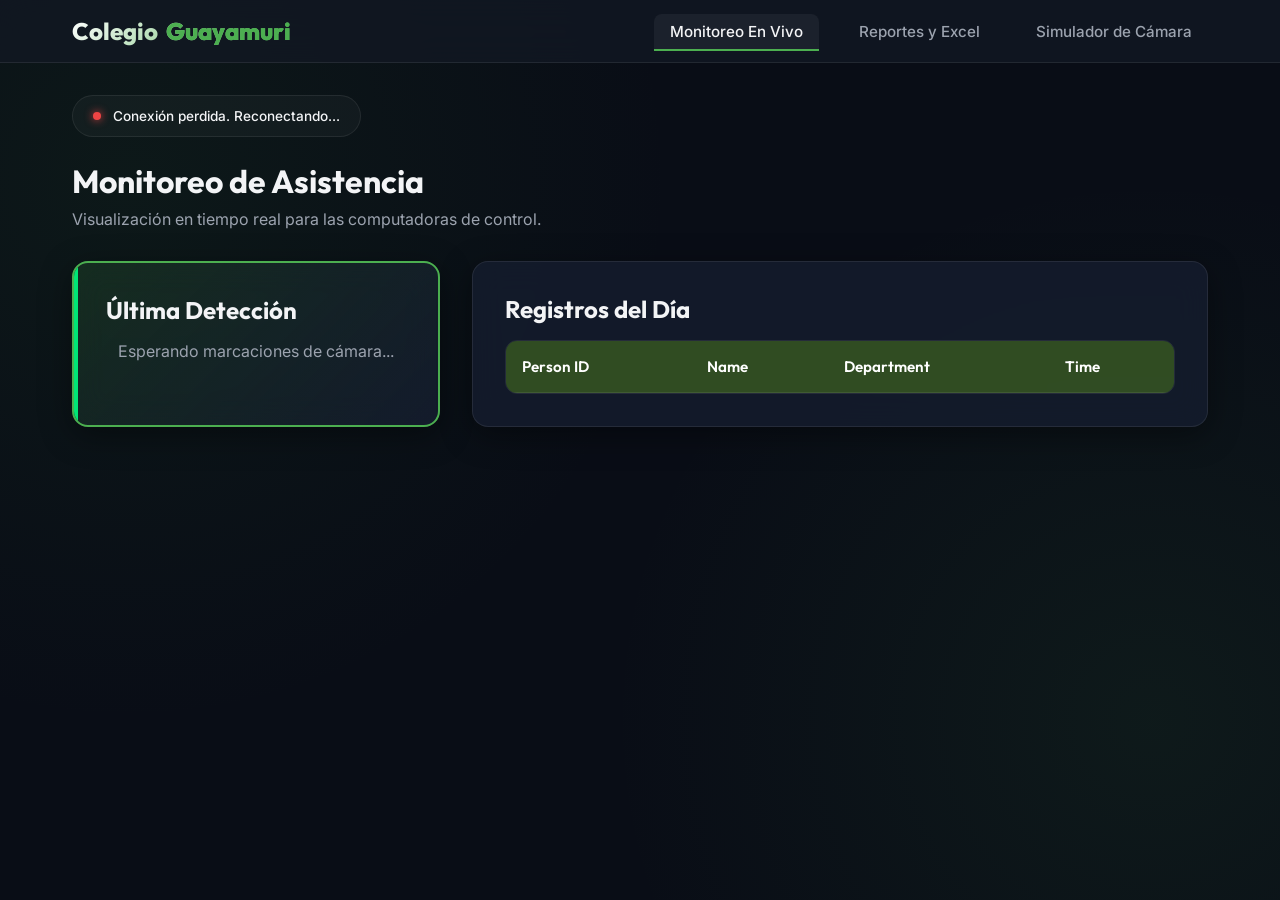
==== frontend/index.html @ e08759ab "DISENO" ====
<!DOCTYPE html>
<html lang="es">
<head>
    <meta charset="UTF-8">
    <meta name="viewport" content="width=device-width, initial-scale=1.0">
    <title>Monitoreo en Tiempo Real - Colegio Guayamuri</title>
    <link rel="stylesheet" href="css/style.css">
</head>
<body>
    <header>
        <div class="nav-container">
            <div class="logo">
                Colegio <span>Guayamuri</span>
            </div>
            <nav>
                <ul>
                    <li><a href="index.html" class="active">Monitoreo En Vivo</a></li>
                    <li><a href="reports.html">Reportes y Excel</a></li>
                    <li><a href="simulador.html">Simulador de Cámara</a></li>
                </ul>
            </nav>
        </div>
    </header>
    <main>
        <div class="status-bar">
            <div id="connection-dot" class="status-dot"></div>
            <span id="connection-text">Conectando al servidor de asistencia...</span>
        </div>
        <h1 class="page-title">Monitoreo de Asistencia</h1>
        <p class="page-subtitle">Visualización en tiempo real para las computadoras de control.</p>
        <div class="dashboard-grid">
            <!-- Columna Izquierda: Último Registro Detectado -->
            <div class="card live-alert-card" id="last-record-card">
                <h2 class="mb-4">Última Detección</h2>
                <div id="no-record-message" class="text-center py-4" style="color: var(--text-muted);">
                    <p>Esperando marcaciones de cámara...</p>
                </div>
                <div id="last-record-content" style="display: none;">
                    <div class="alert-info-container">
                        <div class="avatar-placeholder">
                            👤
                        </div>
                        <div class="alert-details">
                            <h3 id="last-emp-name">JULIA LUNA</h3>
                            <p><strong>ID:</strong> <span id="last-emp-id" class="person-id-cell">5473790</span></p>
                            <p><strong>Dpto:</strong> <span id="last-emp-dept">GUAYAMURI/MANTENIMIENTO</span></p>
                            <p><strong>Hora:</strong> <span id="last-emp-time">26/05/2026 14:00</span></p>
                            <span class="badge" id="last-emp-device">Cámara Entrada</span>
                        </div>
                    </div>
                </div>
            </div>
            <!-- Columna Derecha: Tabla de Registros Recientes -->
            <div class="card">
                <h2 class="mb-4">Registros del Día</h2>
                <div class="table-container">
                    <table>
                        <thead>
                            <tr>
                                <th>Person ID</th>
                                <th>Name</th>
                                <th>Department</th>
                                <th>Time</th>
                            </tr>
                        </thead>
                        <tbody id="attendance-tbody">
                            <!-- Filas cargadas dinámicamente -->
                        </tbody>
                    </table>
                </div>
            </div>
        </div>
    </main>
    <!-- Contenedor para notificaciones flotantes (toasts) -->
    <div id="toast-container" class="toast-container"></div>
    <script>
        const BACKEND_URL = "http://localhost:8000";
        const WS_URL = "ws://localhost:8000/ws/attendance";
        const connectionDot = document.getElementById("connection-dot");
        const connectionText = document.getElementById("connection-text");
        const attendanceTbody = document.getElementById("attendance-tbody");
        const lastRecordCard = document.getElementById("last-record-card");
        const lastRecordContent = document.getElementById("last-record-content");
        const noRecordMessage = document.getElementById("no-record-message");
        // Elementos de la última detección
        const lastEmpName = document.getElementById("last-emp-name");
        const lastEmpId = document.getElementById("last-emp-id");
        const lastEmpDept = document.getElementById("last-emp-dept");
        const lastEmpTime = document.getElementById("last-emp-time");
        const lastEmpDevice = document.getElementById("last-emp-device");
        let socket = null;
        // Función para reproducir un pitido corto y agradable de confirmación
        function playBeep() {
            try {
                const audioCtx = new (window.AudioContext || window.webkitAudioContext)();
                
                // Oscilador para el tono
                const oscillator = audioCtx.createOscillator();
                const gainNode = audioCtx.createGain();
                oscillator.type = 'sine';
                oscillator.frequency.setValueAtTime(880, audioCtx.currentTime); // Tono A5 (880Hz)
                
                // Efecto de atenuación rápida (fade out)
                gainNode.gain.setValueAtTime(0.15, audioCtx.currentTime);
                gainNode.gain.exponentialRampToValueAtTime(0.001, audioCtx.currentTime + 0.15);
                oscillator.connect(gainNode);
                gainNode.connect(audioCtx.destination);
                oscillator.start();
                oscillator.stop(audioCtx.currentTime + 0.15);
            } catch (e) {
                console.log("No se pudo iniciar el audio:", e);
            }
        }
        // Crear una notificación tipo Toast en la esquina inferior derecha
        function showToast(name, dept) {
            const container = document.getElementById("toast-container");
            const toast = document.createElement("div");
            toast.className = "toast";
            toast.innerHTML = `
                <div>🔔</div>
                <div>
                    <h4 style="color:#fff; font-size:0.9rem;">Asistencia Registrada</h4>
                    <p style="color:var(--text-muted); font-size:0.8rem;">${name} (${dept})</p>
                </div>
            `;
            container.appendChild(toast);
            // Eliminar después de 4 segundos
            setTimeout(() => {
                toast.classList.add("fade-out");
                setTimeout(() => toast.remove(), 300);
            }, 4000);
        }
        // Cargar registros existentes al inicio
        async function fetchRecentAttendance() {
            try {
                const response = await fetch(`${BACKEND_URL}/api/attendance`);
                const data = await response.json();
                
                attendanceTbody.innerHTML = "";
                if (data.length > 0) {
                    data.forEach(log => addAttendanceToTable(log, false));
                    // Mostrar el más reciente en el panel izquierdo
                    updateLastRecordPanel(data[0]);
                } else {
                    attendanceTbody.innerHTML = `<tr><td colspan="4" class="text-center" style="color: var(--text-muted); padding: 2rem;">No hay asistencias registradas hoy.</td></tr>`;
                }
            } catch (error) {
                console.error("Error al cargar asistencias iniciales:", error);
            }
        }
        // Actualizar el panel de la izquierda
        function updateLastRecordPanel(log) {
            noRecordMessage.style.display = "none";
            lastRecordContent.style.display = "block";
            lastEmpName.innerText = log.name.toUpperCase();
            lastEmpId.innerText = `'${log.person_id}`;
            lastEmpDept.innerText = log.department.toUpperCase();
            lastEmpTime.innerText = log.time_formatted;
            lastEmpDevice.innerText = log.device_info;
        }
        // Agregar fila a la tabla
        function addAttendanceToTable(log, animate = true) {
            // Quitar el mensaje de vacío si existe
            if (attendanceTbody.innerHTML.includes("No hay asistencias")) {
                attendanceTbody.innerHTML = "";
            }
            const tr = document.createElement("tr");
            if (animate) {
                tr.className = "new-row";
            }
            tr.innerHTML = `
                <td class="person-id-cell">'${log.person_id}</td>
                <td>${log.name.toUpperCase()}</td>
                <td>${log.department.toUpperCase()}</td>
                <td>${log.time_formatted}</td>
            `;
            // Agregar al inicio de la tabla (más reciente arriba)
            if (attendanceTbody.firstChild) {
                attendanceTbody.insertBefore(tr, attendanceTbody.firstChild);
            } else {
                attendanceTbody.appendChild(tr);
            }
        }
        // Inicializar conexión WebSocket
        function connectWebSocket() {
            socket = new WebSocket(WS_URL);
            socket.onopen = function() {
                console.log("WebSocket conectado al backend.");
                connectionDot.className = "status-dot connected";
                connectionText.innerText = "Conectado al servidor de asistencia. Monitoreando en vivo...";
                fetchRecentAttendance();
            };
            socket.onmessage = function(event) {
                const log = JSON.parse(event.data);
                console.log("Nueva asistencia recibida por WS:", log);
                
                // Actualizar UI
                addAttendanceToTable(log, true);
                updateLastRecordPanel(log);
                showToast(log.name, log.department);
                playBeep();
            };
            socket.onclose = function() {
                console.log("WebSocket desconectado. Intentando reconectar en 3 segundos...");
                connectionDot.className = "status-dot";
                connectionText.innerText = "Conexión perdida. Reconectando...";
                setTimeout(connectWebSocket, 3000);
            };
            socket.onerror = function(err) {
                console.error("Error en WebSocket:", err);
                socket.close();
            };
        }
        // Inicialización
        connectWebSocket();
    </script>
</body>
</html>
---- frontend/css/style.css ----
@import url('https://fonts.googleapis.com/css2?family=Inter:wght@300;400;500;600;700&family=Outfit:wght@400;500;600;700;800&display=swap');
:root {
    --bg-dark: #090d16;
    --bg-surface: #121824;
    --bg-card: rgba(22, 30, 49, 0.75);
    
    --primary: #4caf50;
    --primary-hover: #3e8e41;
    --primary-glow: rgba(76, 175, 80, 0.3);
    
    --secondary: #2e7d32;
    --accent: #00e676;
    
    --text-main: #f3f4f6;
    --text-muted: #9ca3af;
    --border: rgba(255, 255, 255, 0.08);
    --border-active: rgba(76, 175, 80, 0.4);
    
    --glass-blur: blur(16px);
    --shadow: 0 8px 32px 0 rgba(0, 0, 0, 0.4);
    --transition: all 0.3s cubic-bezier(0.4, 0, 0.2, 1);
}
* {
    margin: 0;
    padding: 0;
    box-sizing: border-box;
}
body {
    font-family: 'Inter', sans-serif;
    background-color: var(--bg-dark);
    color: var(--text-main);
    min-height: 100vh;
    display: flex;
    flex-direction: column;
    overflow-x: hidden;
    background-image: 
        radial-gradient(circle at 10% 20%, rgba(46, 125, 50, 0.1) 0%, transparent 40%),
        radial-gradient(circle at 90% 80%, rgba(76, 175, 80, 0.08) 0%, transparent 40%);
}
/* Header & Navigation */
header {
    background: rgba(18, 24, 36, 0.8);
    backdrop-filter: var(--glass-blur);
    border-bottom: 1px solid var(--border);
    position: sticky;
    top: 0;
    z-index: 100;
}
.nav-container {
    max-width: 1200px;
    margin: 0 auto;
    padding: 1rem 2rem;
    display: flex;
    justify-content: space-between;
    align-items: center;
}
.logo {
    font-family: 'Outfit', sans-serif;
    font-size: 1.5rem;
    font-weight: 800;
    background: linear-gradient(135deg, #ffffff 0%, var(--primary) 100%);
    -webkit-background-clip: text;
    -webkit-text-fill-color: transparent;
    display: flex;
    align-items: center;
    gap: 0.5rem;
}
.logo span {
    color: var(--primary);
    -webkit-text-fill-color: initial;
}
nav ul {
    display: flex;
    list-style: none;
    gap: 1.5rem;
}
nav a {
    color: var(--text-muted);
    text-decoration: none;
    font-weight: 500;
    font-size: 0.95rem;
    padding: 0.5rem 1rem;
    border-radius: 8px;
    transition: var(--transition);
}
nav a:hover, nav a.active {
    color: var(--text-main);
    background: rgba(255, 255, 255, 0.05);
}
nav a.active {
    border-bottom: 2px solid var(--primary);
    border-radius: 8px 8px 0 0;
}
/* Main Layout */
main {
    flex: 1;
    max-width: 1200px;
    width: 100%;
    margin: 2rem auto;
    padding: 0 2rem;
}
h1, h2, h3 {
    font-family: 'Outfit', sans-serif;
}
.page-title {
    font-size: 2rem;
    margin-bottom: 0.5rem;
    font-weight: 700;
}
.page-subtitle {
    color: var(--text-muted);
    margin-bottom: 2rem;
}
/* Card / Glassmorphism */
.card {
    background: var(--bg-card);
    backdrop-filter: var(--glass-blur);
    border: 1px solid var(--border);
    border-radius: 16px;
    padding: 2rem;
    box-shadow: var(--shadow);
    transition: var(--transition);
}
.card:hover {
    border-color: rgba(76, 175, 80, 0.2);
    box-shadow: 0 12px 40px 0 rgba(0, 0, 0, 0.5);
}
/* Dashboard Grid */
.dashboard-grid {
    display: grid;
    grid-template-columns: 1fr 2fr;
    gap: 2rem;
}
@media (max-width: 900px) {
    .dashboard-grid {
        grid-template-columns: 1fr;
    }
}
/* Status Indicator */
.status-bar {
    display: flex;
    align-items: center;
    gap: 0.75rem;
    background: rgba(255, 255, 255, 0.03);
    border: 1px solid var(--border);
    padding: 0.75rem 1.25rem;
    border-radius: 100px;
    font-size: 0.85rem;
    font-weight: 500;
    margin-bottom: 1.5rem;
    width: fit-content;
}
.status-dot {
    width: 8px;
    height: 8px;
    border-radius: 50%;
    background-color: #ef4444; /* Rojo por defecto */
    box-shadow: 0 0 8px #ef4444;
}
.status-dot.connected {
    background-color: var(--accent);
    box-shadow: 0 0 12px var(--accent);
    animation: pulse 2s infinite;
}
@keyframes pulse {
    0% { transform: scale(1); opacity: 1; }
    50% { transform: scale(1.2); opacity: 0.7; }
    100% { transform: scale(1); opacity: 1; }
}
/* Form Styles */
.form-group {
    margin-bottom: 1.5rem;
}
.form-group label {
    display: block;
    font-size: 0.85rem;
    font-weight: 600;
    color: var(--text-muted);
    margin-bottom: 0.5rem;
    text-transform: uppercase;
    letter-spacing: 0.05em;
}
.form-control {
    width: 100%;
    background: rgba(0, 0, 0, 0.2);
    border: 1px solid var(--border);
    border-radius: 8px;
    padding: 0.75rem 1rem;
    color: var(--text-main);
    font-family: inherit;
    font-size: 1rem;
    transition: var(--transition);
}
.form-control:focus {
    outline: none;
    border-color: var(--primary);
    box-shadow: 0 0 0 3px var(--primary-glow);
}
/* Buttons */
.btn {
    display: inline-flex;
    align-items: center;
    justify-content: center;
    gap: 0.5rem;
    background: var(--primary);
    color: #ffffff;
    border: none;
    border-radius: 8px;
    padding: 0.75rem 1.5rem;
    font-weight: 600;
    font-family: inherit;
    cursor: pointer;
    transition: var(--transition);
    text-decoration: none;
}
.btn:hover {
    background: var(--primary-hover);
    transform: translateY(-2px);
    box-shadow: 0 4px 12px var(--primary-glow);
}
.btn:active {
    transform: translateY(0);
}
.btn-secondary {
    background: rgba(255, 255, 255, 0.05);
    border: 1px solid var(--border);
    color: var(--text-main);
}
.btn-secondary:hover {
    background: rgba(255, 255, 255, 0.1);
    box-shadow: none;
}
.btn-danger {
    background: #dc2626;
}
.btn-danger:hover {
    background: #b91c1c;
    box-shadow: 0 4px 12px rgba(220, 38, 38, 0.3);
}
/* Custom Table (Guayamuri Theme) */
.table-container {
    overflow-x: auto;
    border-radius: 12px;
    border: 1px solid var(--border);
}
table {
    width: 100%;
    border-collapse: collapse;
    text-align: left;
}
th {
    background: rgba(55, 86, 35, 0.85); /* Verde oscuro corporativo del reporte */
    color: #ffffff;
    font-family: 'Outfit', sans-serif;
    font-weight: 600;
    padding: 1rem;
    font-size: 0.95rem;
    border-bottom: 1px solid var(--border);
}
td {
    padding: 1rem;
    font-size: 0.95rem;
    border-bottom: 1px solid var(--border);
    transition: var(--transition);
}
/* Efecto Zebra estilizado en la tabla */
tr:nth-child(even) td {
    background: rgba(255, 255, 255, 0.01);
}
tr:nth-child(odd) td {
    background: rgba(76, 175, 80, 0.03); /* Toque sutil verde en filas impares */
}
tr:hover td {
    background: rgba(255, 255, 255, 0.05) !important;
}
.person-id-cell {
    font-family: monospace;
    font-weight: bold;
    color: var(--primary);
}
/* Filter Bar for Reports */
.filter-bar {
    display: flex;
    gap: 1rem;
    flex-wrap: wrap;
    align-items: flex-end;
    margin-bottom: 1.5rem;
}
.filter-bar .form-group {
    margin-bottom: 0;
    flex: 1;
    min-width: 200px;
}
/* Dynamic Live Alert Card */
.live-alert-card {
    background: linear-gradient(135deg, rgba(76, 175, 80, 0.15) 0%, rgba(22, 30, 49, 0.8) 100%);
    border: 2px solid var(--primary);
    position: relative;
    overflow: hidden;
}
.live-alert-card::before {
    content: '';
    position: absolute;
    top: 0;
    left: 0;
    width: 4px;
    height: 100%;
    background: var(--accent);
}
.avatar-placeholder {
    width: 70px;
    height: 70px;
    border-radius: 50%;
    background: rgba(76, 175, 80, 0.1);
    border: 2px dashed var(--primary);
    display: flex;
    align-items: center;
    justify-content: center;
    font-size: 1.8rem;
    color: var(--primary);
    box-shadow: 0 0 10px rgba(76, 175, 80, 0.2);
}
.alert-info-container {
    display: flex;
    gap: 1.25rem;
    align-items: center;
}
.alert-details h3 {
    font-size: 1.25rem;
    margin-bottom: 0.25rem;
    color: #ffffff;
}
.alert-details p {
    font-size: 0.85rem;
    color: var(--text-muted);
    margin-bottom: 0.15rem;
}
.badge {
    background: rgba(76, 175, 80, 0.2);
    color: var(--accent);
    padding: 0.25rem 0.5rem;
    border-radius: 4px;
    font-size: 0.75rem;
    font-weight: 600;
    display: inline-block;
    margin-top: 0.25rem;
}
/* Notification Popups (Toast) */
.toast-container {
    position: fixed;
    bottom: 2rem;
    right: 2rem;
    display: flex;
    flex-direction: column;
    gap: 1rem;
    z-index: 1000;
}
.toast {
    background: rgba(18, 24, 36, 0.95);
    border-left: 4px solid var(--accent);
    box-shadow: 0 10px 25px rgba(0, 0, 0, 0.5);
    backdrop-filter: var(--glass-blur);
    border-top: 1px solid var(--border);
    border-right: 1px solid var(--border);
    border-bottom: 1px solid var(--border);
    border-radius: 0 8px 8px 0;
    padding: 1rem 1.5rem;
    display: flex;
    align-items: center;
    gap: 1rem;
    min-width: 320px;
    transform: translateX(120%);
    animation: slideIn 0.3s forwards cubic-bezier(0.175, 0.885, 0.32, 1.275);
}
@keyframes slideIn {
    to { transform: translateX(0); }
}
.toast.fade-out {
    animation: slideOut 0.3s forwards cubic-bezier(0.6, -0.28, 0.735, 0.045);
}
@keyframes slideOut {
    to { transform: translateX(120%); opacity: 0; }
}
/* Animations for new list rows */
@keyframes highlightRow {
    0% { background: rgba(76, 175, 80, 0.3); transform: scale(1.02); }
    100% { background: transparent; transform: scale(1); }
}
.new-row {
    animation: highlightRow 1.5s ease-out;
}
/* Utility classes */
.mt-4 { margin-top: 1rem; }
.mb-4 { margin-bottom: 1rem; }
.text-center { text-align: center; }
/* Grid Layout for Simulator page */
.simulator-layout {
    display: grid;
    grid-template-columns: 1fr 1fr;
    gap: 2rem;
}
@media (max-width: 800px) {
    .simulator-layout {
        grid-template-columns: 1fr;
    }
}
.employee-card-grid {
    display: grid;
    grid-template-columns: repeat(auto-fill, minmax(180px, 1fr));
    gap: 1rem;
    margin-top: 1rem;
}
.employee-sim-card {
    background: rgba(255, 255, 255, 0.02);
    border: 1px solid var(--border);
    border-radius: 12px;
    padding: 1.25rem;
    text-align: center;
    cursor: pointer;
    transition: var(--transition);
}
.employee-sim-card:hover {
    background: rgba(76, 175, 80, 0.08);
    border-color: var(--primary);
    transform: translateY(-3px);
}
.employee-sim-card h4 {
    font-size: 1rem;
    margin-bottom: 0.25rem;
}
.employee-sim-card p {
    font-size: 0.75rem;
    color: var(--text-muted);
}
.employee-sim-card .sim-id {
    font-family: monospace;
    color: var(--primary);
    font-size: 0.85rem;
    margin-top: 0.5rem;
    display: block;
}
/* Audio confirmation (hidden) */
#audio-alert {
    display: none;
}
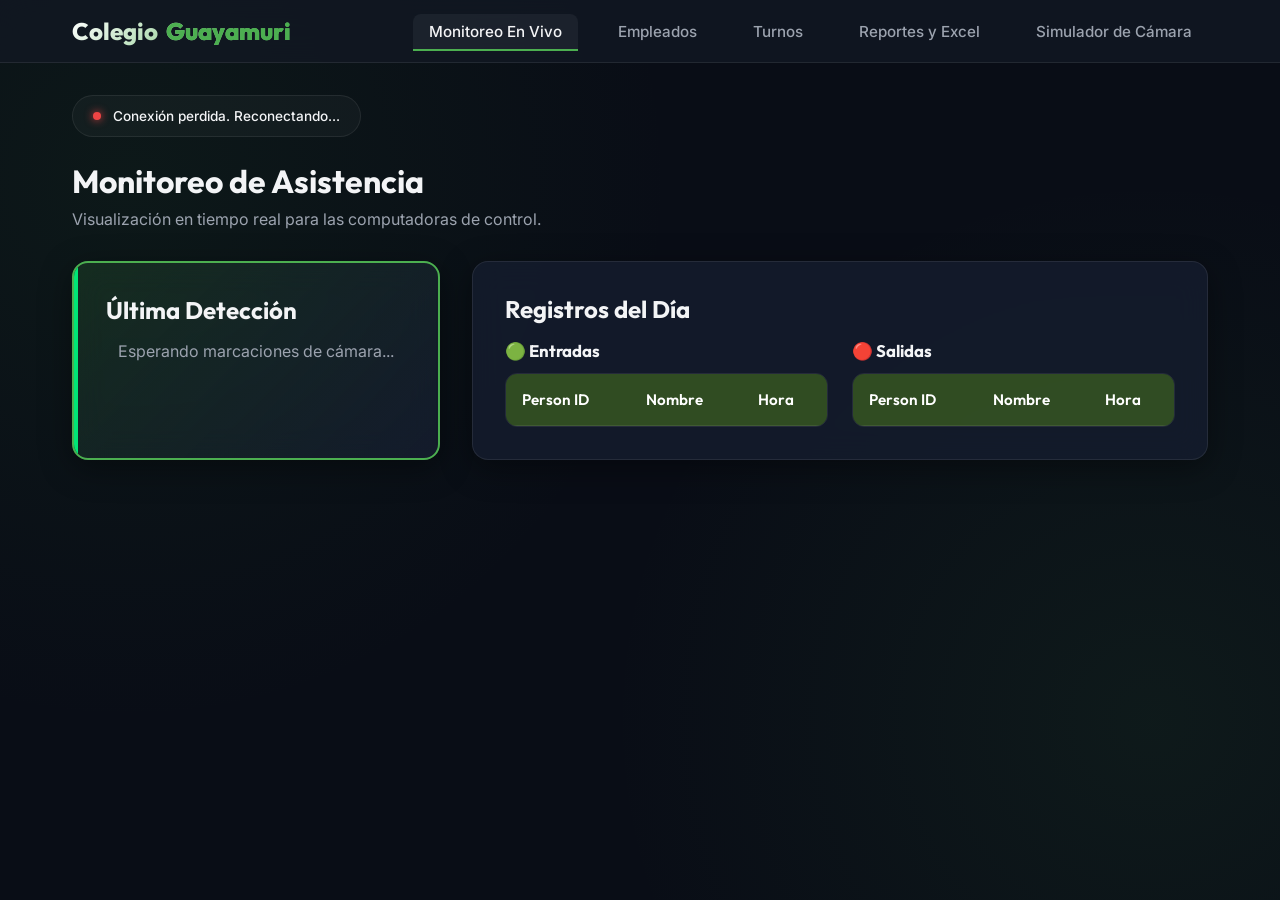
==== commit 75289b41: "documento para agregar camara" ====
--- a/frontend/index.html
+++ b/frontend/index.html
@@ -15,6 +15,8 @@
             <nav>
                 <ul>
                     <li><a href="index.html" class="active">Monitoreo En Vivo</a></li>
+                    <li><a href="empleados.html">Empleados</a></li>
+                    <li><a href="turnos.html">Turnos</a></li>
                     <li><a href="reports.html">Reportes y Excel</a></li>
                     <li><a href="simulador.html">Simulador de Cámara</a></li>
                 </ul>
@@ -50,23 +52,42 @@
                     </div>
                 </div>
             </div>
-            <!-- Columna Derecha: Tabla de Registros Recientes -->
+            <!-- Columna Derecha: Registros separados en Entradas y Salidas -->
             <div class="card">
                 <h2 class="mb-4">Registros del Día</h2>
-                <div class="table-container">
-                    <table>
-                        <thead>
-                            <tr>
-                                <th>Person ID</th>
-                                <th>Name</th>
-                                <th>Department</th>
-                                <th>Time</th>
-                            </tr>
-                        </thead>
-                        <tbody id="attendance-tbody">
-                            <!-- Filas cargadas dinámicamente -->
-                        </tbody>
-                    </table>
+                <div class="records-split">
+                    <!-- Entradas -->
+                    <div class="records-col">
+                        <h3>🟢 Entradas <span class="col-count" id="entrada-count"></span></h3>
+                        <div class="table-container">
+                            <table>
+                                <thead>
+                                    <tr>
+                                        <th>Person ID</th>
+                                        <th>Nombre</th>
+                                        <th>Hora</th>
+                                    </tr>
+                                </thead>
+                                <tbody id="entrada-tbody"></tbody>
+                            </table>
+                        </div>
+                    </div>
+                    <!-- Salidas -->
+                    <div class="records-col">
+                        <h3>🔴 Salidas <span class="col-count" id="salida-count"></span></h3>
+                        <div class="table-container">
+                            <table>
+                                <thead>
+                                    <tr>
+                                        <th>Person ID</th>
+                                        <th>Nombre</th>
+                                        <th>Hora</th>
+                                    </tr>
+                                </thead>
+                                <tbody id="salida-tbody"></tbody>
+                            </table>
+                        </div>
+                    </div>
                 </div>
             </div>
         </div>
@@ -78,7 +99,10 @@
         const WS_URL = "ws://localhost:8000/ws/attendance";
         const connectionDot = document.getElementById("connection-dot");
         const connectionText = document.getElementById("connection-text");
-        const attendanceTbody = document.getElementById("attendance-tbody");
+        const entradaTbody = document.getElementById("entrada-tbody");
+        const salidaTbody = document.getElementById("salida-tbody");
+        const entradaCount = document.getElementById("entrada-count");
+        const salidaCount = document.getElementById("salida-count");
         const lastRecordCard = document.getElementById("last-record-card");
         const lastRecordContent = document.getElementById("last-record-content");
         const noRecordMessage = document.getElementById("no-record-message");
@@ -130,23 +154,42 @@
                 setTimeout(() => toast.remove(), 300);
             }, 4000);
         }
+        const emptyRow = (msg) => `<tr><td colspan="3" class="text-center" style="color: var(--text-muted); padding: 1.5rem;">${msg}</td></tr>`;
+
+        // Refresca el contador y el mensaje de vacío de cada columna
+        function updateColumnsState() {
+            const nEntradas = entradaTbody.querySelectorAll("tr[data-log]").length;
+            const nSalidas = salidaTbody.querySelectorAll("tr[data-log]").length;
+            entradaCount.innerText = `(${nEntradas})`;
+            salidaCount.innerText = `(${nSalidas})`;
+            if (nEntradas === 0) entradaTbody.innerHTML = emptyRow("Sin entradas hoy.");
+            if (nSalidas === 0) salidaTbody.innerHTML = emptyRow("Sin salidas hoy.");
+        }
+
         // Cargar registros existentes al inicio
         async function fetchRecentAttendance() {
             try {
                 const response = await fetch(`${BACKEND_URL}/api/attendance`);
                 const data = await response.json();
-                
-                attendanceTbody.innerHTML = "";
+
+                entradaTbody.innerHTML = "";
+                salidaTbody.innerHTML = "";
+                // data viene del más reciente al más antiguo; al insertar al inicio
+                // queremos el más reciente arriba, así que recorremos en orden inverso.
+                data.slice().reverse().forEach(log => addAttendanceToTable(log, false));
+                updateColumnsState();
                 if (data.length > 0) {
-                    data.forEach(log => addAttendanceToTable(log, false));
-                    // Mostrar el más reciente en el panel izquierdo
                     updateLastRecordPanel(data[0]);
-                } else {
-                    attendanceTbody.innerHTML = `<tr><td colspan="4" class="text-center" style="color: var(--text-muted); padding: 2rem;">No hay asistencias registradas hoy.</td></tr>`;
                 }
             } catch (error) {
                 console.error("Error al cargar asistencias iniciales:", error);
             }
+        }
+        // Devuelve el HTML del badge según el tipo de marcación
+        function eventBadge(eventType) {
+            const t = (eventType || "entrada").toLowerCase();
+            const cls = t === "salida" ? "badge-out" : "badge-in";
+            return `<span class="${cls}">${t}</span>`;
         }
         // Actualizar el panel de la izquierda
         function updateLastRecordPanel(log) {
@@ -156,29 +199,32 @@
             lastEmpId.innerText = `'${log.person_id}`;
             lastEmpDept.innerText = log.department.toUpperCase();
             lastEmpTime.innerText = log.time_formatted;
-            lastEmpDevice.innerText = log.device_info;
-        }
-        // Agregar fila a la tabla
+            lastEmpDevice.innerHTML = `${eventBadge(log.event_type)} · ${log.device_info}`;
+        }
+        // Agregar fila a la columna correspondiente según el tipo de marcación
         function addAttendanceToTable(log, animate = true) {
-            // Quitar el mensaje de vacío si existe
-            if (attendanceTbody.innerHTML.includes("No hay asistencias")) {
-                attendanceTbody.innerHTML = "";
-            }
+            const isSalida = (log.event_type || "entrada").toLowerCase() === "salida";
+            const tbody = isSalida ? salidaTbody : entradaTbody;
+
+            // Quitar el mensaje de vacío de esa columna si existe
+            const placeholder = tbody.querySelector("tr:not([data-log])");
+            if (placeholder) placeholder.remove();
+
             const tr = document.createElement("tr");
+            tr.setAttribute("data-log", log.id ?? "");
             if (animate) {
                 tr.className = "new-row";
             }
             tr.innerHTML = `
                 <td class="person-id-cell">'${log.person_id}</td>
                 <td>${log.name.toUpperCase()}</td>
-                <td>${log.department.toUpperCase()}</td>
                 <td>${log.time_formatted}</td>
             `;
-            // Agregar al inicio de la tabla (más reciente arriba)
-            if (attendanceTbody.firstChild) {
-                attendanceTbody.insertBefore(tr, attendanceTbody.firstChild);
+            // Agregar al inicio (más reciente arriba)
+            if (tbody.firstChild) {
+                tbody.insertBefore(tr, tbody.firstChild);
             } else {
-                attendanceTbody.appendChild(tr);
+                tbody.appendChild(tr);
             }
         }
         // Inicializar conexión WebSocket
@@ -196,6 +242,7 @@
                 
                 // Actualizar UI
                 addAttendanceToTable(log, true);
+                updateColumnsState();
                 updateLastRecordPanel(log);
                 showToast(log.name, log.department);
                 playBeep();
--- a/frontend/css/style.css
+++ b/frontend/css/style.css
@@ -196,6 +196,30 @@
     border-color: var(--primary);
     box-shadow: 0 0 0 3px var(--primary-glow);
 }
+/* Selects (dropdowns) en tono oscuro acorde al tema */
+select.form-control {
+    -webkit-appearance: none;
+    -moz-appearance: none;
+    appearance: none;
+    background-color: var(--bg-surface);
+    color: var(--text-main);
+    cursor: pointer;
+    /* Flecha personalizada en verde corporativo */
+    background-image: url("data:image/svg+xml;charset=UTF-8,%3csvg xmlns='http://www.w3.org/2000/svg' viewBox='0 0 24 24' fill='none' stroke='%234caf50' stroke-width='2' stroke-linecap='round' stroke-linejoin='round'%3e%3cpolyline points='6 9 12 15 18 9'%3e%3c/polyline%3e%3c/svg%3e");
+    background-repeat: no-repeat;
+    background-position: right 0.75rem center;
+    background-size: 1.1em;
+    padding-right: 2.5rem;
+}
+select.form-control option {
+    background-color: var(--bg-surface);
+    color: var(--text-main);
+}
+/* Inputs de tipo fecha/hora: ícono del calendario visible sobre fondo oscuro */
+input[type="date"].form-control,
+input[type="time"].form-control {
+    color-scheme: dark;
+}
 /* Buttons */
 .btn {
     display: inline-flex;
@@ -443,3 +467,116 @@
 #audio-alert {
     display: none;
 }
+/* Badges de tipo de marcación y estado */
+.badge-in {
+    background: rgba(76, 175, 80, 0.2);
+    color: var(--accent);
+    padding: 0.2rem 0.6rem;
+    border-radius: 6px;
+    font-size: 0.75rem;
+    font-weight: 700;
+    text-transform: uppercase;
+}
+.badge-out {
+    background: rgba(239, 68, 68, 0.18);
+    color: #fca5a5;
+    padding: 0.2rem 0.6rem;
+    border-radius: 6px;
+    font-size: 0.75rem;
+    font-weight: 700;
+    text-transform: uppercase;
+}
+.badge-ot {
+    background: rgba(251, 146, 60, 0.2);
+    color: #fdba74;
+    padding: 0.2rem 0.6rem;
+    border-radius: 6px;
+    font-size: 0.75rem;
+    font-weight: 700;
+}
+.badge-incomplete {
+    background: rgba(234, 179, 8, 0.2);
+    color: #fde047;
+    padding: 0.2rem 0.6rem;
+    border-radius: 6px;
+    font-size: 0.75rem;
+    font-weight: 700;
+}
+/* Stats cards (resumen de horas) */
+.stats-grid {
+    display: grid;
+    grid-template-columns: repeat(auto-fit, minmax(180px, 1fr));
+    gap: 1rem;
+    margin-bottom: 1.5rem;
+}
+.stat-card {
+    background: rgba(255, 255, 255, 0.02);
+    border: 1px solid var(--border);
+    border-radius: 12px;
+    padding: 1.25rem 1.5rem;
+}
+.stat-card .stat-value {
+    font-family: 'Outfit', sans-serif;
+    font-size: 1.8rem;
+    font-weight: 700;
+    color: var(--primary);
+}
+.stat-card .stat-label {
+    font-size: 0.8rem;
+    color: var(--text-muted);
+    text-transform: uppercase;
+    letter-spacing: 0.05em;
+}
+/* Tabs */
+.tabs {
+    display: flex;
+    gap: 0.5rem;
+    margin-bottom: 1.5rem;
+    border-bottom: 1px solid var(--border);
+}
+.tab-btn {
+    background: none;
+    border: none;
+    color: var(--text-muted);
+    font-family: 'Outfit', sans-serif;
+    font-weight: 600;
+    font-size: 1rem;
+    padding: 0.75rem 1.25rem;
+    cursor: pointer;
+    border-bottom: 2px solid transparent;
+    transition: var(--transition);
+}
+.tab-btn:hover { color: var(--text-main); }
+.tab-btn.active {
+    color: var(--primary);
+    border-bottom-color: var(--primary);
+}
+.shift-row-actions {
+    display: flex;
+    gap: 0.5rem;
+}
+/* Registros del día divididos en Entradas / Salidas */
+.records-split {
+    display: grid;
+    grid-template-columns: 1fr 1fr;
+    gap: 1.5rem;
+}
+@media (max-width: 1100px) {
+    .records-split { grid-template-columns: 1fr; }
+}
+.records-col h3 {
+    display: flex;
+    align-items: center;
+    gap: 0.5rem;
+    font-size: 1.05rem;
+    margin-bottom: 0.75rem;
+}
+.records-col .col-count {
+    font-size: 0.8rem;
+    color: var(--text-muted);
+    font-weight: 500;
+}
+.btn-sm {
+    padding: 0.4rem 0.8rem;
+    font-size: 0.8rem;
+}
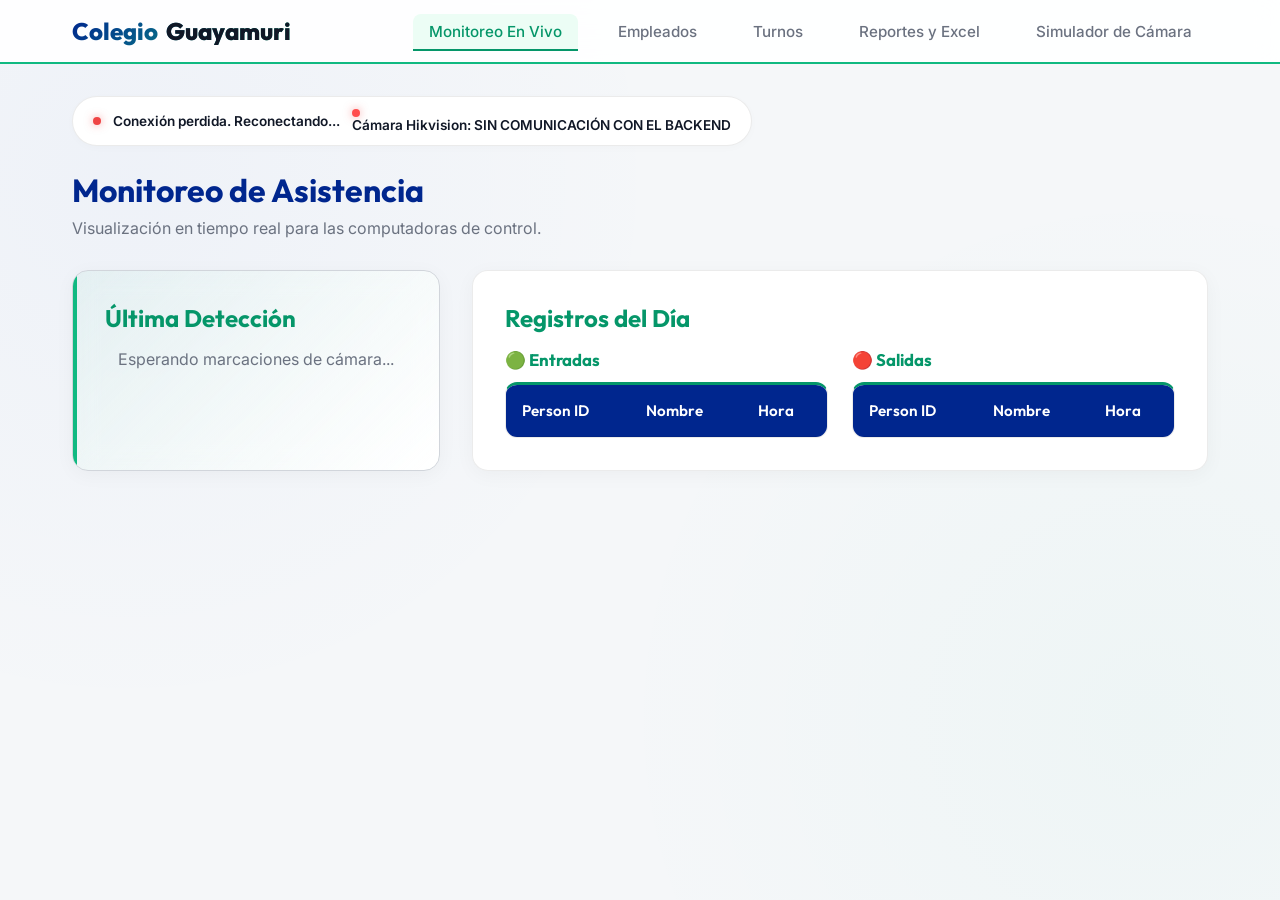
==== commit dca9e24f: "opciones de filtrado" ====
--- a/frontend/index.html
+++ b/frontend/index.html
@@ -1,11 +1,13 @@
 <!DOCTYPE html>
 <html lang="es">
+
 <head>
     <meta charset="UTF-8">
     <meta name="viewport" content="width=device-width, initial-scale=1.0">
     <title>Monitoreo en Tiempo Real - Colegio Guayamuri</title>
     <link rel="stylesheet" href="css/style.css">
 </head>
+
 <body>
     <header>
         <div class="nav-container">
@@ -27,6 +29,10 @@
         <div class="status-bar">
             <div id="connection-dot" class="status-dot"></div>
             <span id="connection-text">Conectando al servidor de asistencia...</span>
+            <div>
+                <div id="camera-dot" class="status-dot" style="background-color: #ff4d4d;"></div>
+                <span id="camera-text">Verificando estado de la cámara...</span>
+            </div>
         </div>
         <h1 class="page-title">Monitoreo de Asistencia</h1>
         <p class="page-subtitle">Visualización en tiempo real para las computadoras de control.</p>
@@ -97,6 +103,8 @@
     <script>
         const BACKEND_URL = "http://localhost:8000";
         const WS_URL = "ws://localhost:8000/ws/attendance";
+        const cameraDot = document.getElementById("camera-dot");
+        const cameraText = document.getElementById("camera-text");
         const connectionDot = document.getElementById("connection-dot");
         const connectionText = document.getElementById("connection-text");
         const entradaTbody = document.getElementById("entrada-tbody");
@@ -117,13 +125,13 @@
         function playBeep() {
             try {
                 const audioCtx = new (window.AudioContext || window.webkitAudioContext)();
-                
+
                 // Oscilador para el tono
                 const oscillator = audioCtx.createOscillator();
                 const gainNode = audioCtx.createGain();
                 oscillator.type = 'sine';
                 oscillator.frequency.setValueAtTime(880, audioCtx.currentTime); // Tono A5 (880Hz)
-                
+
                 // Efecto de atenuación rápida (fade out)
                 gainNode.gain.setValueAtTime(0.15, audioCtx.currentTime);
                 gainNode.gain.exponentialRampToValueAtTime(0.001, audioCtx.currentTime + 0.15);
@@ -203,24 +211,42 @@
         }
         // Agregar fila a la columna correspondiente según el tipo de marcación
         function addAttendanceToTable(log, animate = true) {
+            // Asegurar que el tipo de evento esté en minúsculas para evaluar correctamente
             const isSalida = (log.event_type || "entrada").toLowerCase() === "salida";
             const tbody = isSalida ? salidaTbody : entradaTbody;
 
-            // Quitar el mensaje de vacío de esa columna si existe
-            const placeholder = tbody.querySelector("tr:not([data-log])");
-            if (placeholder) placeholder.remove();
-
+            if (!tbody) {
+                console.error("Error: No se encontró el contenedor de la tabla para:", log.event_type);
+                return;
+            }
+
+            // MANEJO SEGURO DEL PLACEHOLDER: Borra el mensaje de vacío por clase o por atributo
+            const placeholder = tbody.querySelector(".no-records") || tbody.querySelector("tr:not([data-log])");
+            if (placeholder) {
+                placeholder.remove();
+            }
+
+            // Crear la nueva fila
             const tr = document.createElement("tr");
-            tr.setAttribute("data-log", log.id ?? "");
+            tr.setAttribute("data-log", log.log_id || log.id || "");
+
             if (animate) {
                 tr.className = "new-row";
             }
+
+            // Obtener variables seguras por si algún campo viene vacío de la cámara
+            const personaId = log.person_id || log.employee_id || "---";
+            const nombreEmpleado = log.name || log.employee_name || `Usuario ${personaId}`;
+            const horaMarcacion = log.time_formatted || log.timestamp || "---";
+
+            // Insertar las celdas manteniendo tu estructura limpia original
             tr.innerHTML = `
-                <td class="person-id-cell">'${log.person_id}</td>
-                <td>${log.name.toUpperCase()}</td>
-                <td>${log.time_formatted}</td>
+                <td class="person-id-cell">${personaId}</td>
+                <td>${nombreEmpleado.toUpperCase()}</td>
+                <td>${horaMarcacion}</td>
             `;
-            // Agregar al inicio (más reciente arriba)
+
+            // Agregar al inicio de la tabla (el más reciente arriba)
             if (tbody.firstChild) {
                 tbody.insertBefore(tr, tbody.firstChild);
             } else {
@@ -230,16 +256,16 @@
         // Inicializar conexión WebSocket
         function connectWebSocket() {
             socket = new WebSocket(WS_URL);
-            socket.onopen = function() {
+            socket.onopen = function () {
                 console.log("WebSocket conectado al backend.");
                 connectionDot.className = "status-dot connected";
                 connectionText.innerText = "Conectado al servidor de asistencia. Monitoreando en vivo...";
                 fetchRecentAttendance();
             };
-            socket.onmessage = function(event) {
+            socket.onmessage = function (event) {
                 const log = JSON.parse(event.data);
                 console.log("Nueva asistencia recibida por WS:", log);
-                
+
                 // Actualizar UI
                 addAttendanceToTable(log, true);
                 updateColumnsState();
@@ -247,19 +273,48 @@
                 showToast(log.name, log.department);
                 playBeep();
             };
-            socket.onclose = function() {
+            socket.onclose = function () {
                 console.log("WebSocket desconectado. Intentando reconectar en 3 segundos...");
                 connectionDot.className = "status-dot";
                 connectionText.innerText = "Conexión perdida. Reconectando...";
                 setTimeout(connectWebSocket, 3000);
             };
-            socket.onerror = function(err) {
+            socket.onerror = function (err) {
                 console.error("Error en WebSocket:", err);
                 socket.close();
             };
         }
         // Inicialización
         connectWebSocket();
+
+
+        // Función para chequear el estado real del hardware Hikvision
+        async function checkCameraHardwareStatus() {
+            try {
+                const response = await fetch(`http://${window.location.hostname}:8000/api/hikvision/status`);
+                const data = await response.json();
+
+                if (data.camera_online) {
+                    cameraDot.style.backgroundColor = "#2ecc71"; // Verde encendido
+                    cameraText.innerText = "Cámara Hikvision: EN LÍNEA";
+                } else {
+                    cameraDot.style.backgroundColor = "#ff4d4d"; // Rojo apagado
+                    cameraText.innerText = "Cámara Hikvision: DESCONECTADA / ERROR";
+                }
+            } catch (err) {
+                console.error("Error al consultar el estado de la cámara:", err);
+                cameraDot.style.backgroundColor = "#ff4d4d";
+                cameraText.innerText = "Cámara Hikvision: SIN COMUNICACIÓN CON EL BACKEND";
+            }
+        }
+
+        // Ejecutar la comprobación inmediatamente al cargar la página
+        checkCameraHardwareStatus();
+
+        // Re-comprobar el estado automáticamente cada 10 segundos
+        setInterval(checkCameraHardwareStatus, 10000);
+
     </script>
 </body>
-</html>
+
+</html>
--- a/frontend/css/style.css
+++ b/frontend/css/style.css
@@ -1,30 +1,51 @@
 @import url('https://fonts.googleapis.com/css2?family=Inter:wght@300;400;500;600;700&family=Outfit:wght@400;500;600;700;800&display=swap');
+
 :root {
-    --bg-dark: #090d16;
-    --bg-surface: #121824;
-    --bg-card: rgba(22, 30, 49, 0.75);
-    
-    --primary: #4caf50;
-    --primary-hover: #3e8e41;
-    --primary-glow: rgba(76, 175, 80, 0.3);
-    
-    --secondary: #2e7d32;
-    --accent: #00e676;
-    
-    --text-main: #f3f4f6;
-    --text-muted: #9ca3af;
-    --border: rgba(255, 255, 255, 0.08);
-    --border-active: rgba(76, 175, 80, 0.4);
-    
-    --glass-blur: blur(16px);
-    --shadow: 0 8px 32px 0 rgba(0, 0, 0, 0.4);
+    /* Fondos Claros (Blancos y Gris muy tenue) */
+    --bg-dark: #f5f7f9ea;
+    /* Fondo principal de la página */
+    --bg-surface: #ffffff;
+    /* Fondo de inputs y elementos blancos puros */
+    --bg-card: rgba(255, 255, 255, 0.98);
+    /* Fondo de las tarjetas */
+
+    /* Color Principal: Azul Vibrante */
+    --primary: #00268e;
+    /* Azul Corporativo (Botones principales, Títulos grandes, Cabeceras) */
+    --primary-hover: #1e40af;
+    /* Azul más oscuro para hover */
+    --primary-glow: rgba(29, 78, 216, 0.15);
+
+    /* Color Secundario: Verde Corporativo (Acentos Fuertes) */
+    --secondary: #059669;
+    /* Verde para Títulos secundarios, Tablas acentuadas, Botones secundarios */
+    --accent: #10b981;
+    /* Verde brillante para alertas, estados "Conectado", Badges de entrada */
+
+    /* Textos (oscuros y legibles sobre fondo blanco) */
+    --text-main: #111827;
+    /* Gris casi negro para lectura cómoda */
+    --text-muted: #6b7280;
+    /* Gris medio para subtítulos y etiquetas */
+
+    /* Bordes y Sombras */
+    --border: rgba(0, 0, 0, 0.08);
+    /* Bordes grises muy suaves */
+    --border-active: rgba(29, 78, 216, 0.4);
+    /* Borde azul para foco */
+
+    --glass-blur: blur(12px);
+    --shadow: 0 4px 20px 0 rgba(0, 0, 0, 0.04);
+    /* Sombras limpias y suaves */
     --transition: all 0.3s cubic-bezier(0.4, 0, 0.2, 1);
 }
+
 * {
     margin: 0;
     padding: 0;
     box-sizing: border-box;
 }
+
 body {
     font-family: 'Inter', sans-serif;
     background-color: var(--bg-dark);
@@ -33,19 +54,23 @@
     display: flex;
     flex-direction: column;
     overflow-x: hidden;
-    background-image: 
-        radial-gradient(circle at 10% 20%, rgba(46, 125, 50, 0.1) 0%, transparent 40%),
-        radial-gradient(circle at 90% 80%, rgba(76, 175, 80, 0.08) 0%, transparent 40%);
-}
+    /* Gradientes de fondo muy sutiles que mezclan azul y verde claro */
+    background-image:
+        radial-gradient(circle at 10% 20%, rgba(29, 78, 216, 0.03) 0%, transparent 40%),
+        radial-gradient(circle at 90% 80%, rgba(16, 185, 129, 0.03) 0%, transparent 40%);
+}
+
 /* Header & Navigation */
 header {
-    background: rgba(18, 24, 36, 0.8);
+    background: rgba(255, 255, 255, 0.9);
     backdrop-filter: var(--glass-blur);
-    border-bottom: 1px solid var(--border);
+    border-bottom: 2px solid var(--accent);
+    /* Línea de acento verde en la cabecera */
     position: sticky;
     top: 0;
     z-index: 100;
 }
+
 .nav-container {
     max-width: 1200px;
     margin: 0 auto;
@@ -54,26 +79,31 @@
     justify-content: space-between;
     align-items: center;
 }
+
 .logo {
     font-family: 'Outfit', sans-serif;
     font-size: 1.5rem;
     font-weight: 800;
-    background: linear-gradient(135deg, #ffffff 0%, var(--primary) 100%);
+    /* Logo con degradado Azul a Verde */
+    background: linear-gradient(135deg, var(--primary) 0%, var(--accent) 100%);
     -webkit-background-clip: text;
     -webkit-text-fill-color: transparent;
     display: flex;
     align-items: center;
     gap: 0.5rem;
 }
+
 .logo span {
-    color: var(--primary);
+    color: var(--text-main);
     -webkit-text-fill-color: initial;
 }
+
 nav ul {
     display: flex;
     list-style: none;
     gap: 1.5rem;
 }
+
 nav a {
     color: var(--text-muted);
     text-decoration: none;
@@ -83,14 +113,22 @@
     border-radius: 8px;
     transition: var(--transition);
 }
-nav a:hover, nav a.active {
-    color: var(--text-main);
-    background: rgba(255, 255, 255, 0.05);
-}
+
+nav a:hover {
+    color: var(--primary);
+    background: #eff6ff;
+    /* Toque azul tenue al pasar el mouse */
+}
+
 nav a.active {
-    border-bottom: 2px solid var(--primary);
+    color: var(--secondary);
+    /* Texto Verde para elemento activo */
+    background: #ecfdf5;
+    /* Fondo Verde tenue para elemento activo */
+    border-bottom: 2px solid var(--secondary);
     border-radius: 8px 8px 0 0;
 }
+
 /* Main Layout */
 main {
     flex: 1;
@@ -99,18 +137,32 @@
     margin: 2rem auto;
     padding: 0 2rem;
 }
-h1, h2, h3 {
+
+h1,
+h2,
+h3 {
     font-family: 'Outfit', sans-serif;
 }
+
 .page-title {
     font-size: 2rem;
     margin-bottom: 0.5rem;
     font-weight: 700;
-}
+    color: var(--primary);
+    /* Títulos principales en AZUL */
+}
+
+h2,
+h3 {
+    color: var(--secondary);
+    /* Títulos secundarios en VERDE */
+}
+
 .page-subtitle {
     color: var(--text-muted);
     margin-bottom: 2rem;
 }
+
 /* Card / Glassmorphism */
 .card {
     background: var(--bg-card);
@@ -121,56 +173,78 @@
     box-shadow: var(--shadow);
     transition: var(--transition);
 }
+
 .card:hover {
-    border-color: rgba(76, 175, 80, 0.2);
-    box-shadow: 0 12px 40px 0 rgba(0, 0, 0, 0.5);
-}
+    border-color: rgba(29, 78, 216, 0.1);
+    box-shadow: 0 12px 40px 0 rgba(0, 0, 0, 0.06);
+}
+
 /* Dashboard Grid */
 .dashboard-grid {
     display: grid;
     grid-template-columns: 1fr 2fr;
     gap: 2rem;
 }
+
 @media (max-width: 900px) {
     .dashboard-grid {
         grid-template-columns: 1fr;
     }
 }
+
 /* Status Indicator */
 .status-bar {
     display: flex;
     align-items: center;
     gap: 0.75rem;
-    background: rgba(255, 255, 255, 0.03);
+    background: #ffffff;
     border: 1px solid var(--border);
     padding: 0.75rem 1.25rem;
     border-radius: 100px;
     font-size: 0.85rem;
-    font-weight: 500;
+    font-weight: 600;
     margin-bottom: 1.5rem;
     width: fit-content;
-}
+    box-shadow: 0 2px 8px rgba(0, 0, 0, 0.02);
+}
+
 .status-dot {
     width: 8px;
     height: 8px;
     border-radius: 50%;
-    background-color: #ef4444; /* Rojo por defecto */
-    box-shadow: 0 0 8px #ef4444;
-}
+    background-color: #ef4444;
+    box-shadow: 0 0 8px rgba(239, 68, 68, 0.5);
+}
+
 .status-dot.connected {
     background-color: var(--accent);
-    box-shadow: 0 0 12px var(--accent);
+    /* Punto VERDE conectado */
+    box-shadow: 0 0 12px rgba(16, 185, 129, 0.5);
     animation: pulse 2s infinite;
 }
+
 @keyframes pulse {
-    0% { transform: scale(1); opacity: 1; }
-    50% { transform: scale(1.2); opacity: 0.7; }
-    100% { transform: scale(1); opacity: 1; }
-}
+    0% {
+        transform: scale(1);
+        opacity: 1;
+    }
+
+    50% {
+        transform: scale(1.2);
+        opacity: 0.7;
+    }
+
+    100% {
+        transform: scale(1);
+        opacity: 1;
+    }
+}
+
 /* Form Styles */
 .form-group {
     margin-bottom: 1.5rem;
 }
+
 .form-group label {
     display: block;
     font-size: 0.85rem;
@@ -180,10 +254,12 @@
     text-transform: uppercase;
     letter-spacing: 0.05em;
 }
+
 .form-control {
     width: 100%;
-    background: rgba(0, 0, 0, 0.2);
-    border: 1px solid var(--border);
+    background: var(--bg-surface);
+    border: 1px solid #d1d5db;
+    /* Borde gris estándar */
     border-radius: 8px;
     padding: 0.75rem 1rem;
     color: var(--text-main);
@@ -191,35 +267,28 @@
     font-size: 1rem;
     transition: var(--transition);
 }
+
 .form-control:focus {
     outline: none;
     border-color: var(--primary);
+    /* Foco en AZUL */
     box-shadow: 0 0 0 3px var(--primary-glow);
 }
-/* Selects (dropdowns) en tono oscuro acorde al tema */
+
+/* Selects (dropdowns) */
 select.form-control {
     -webkit-appearance: none;
     -moz-appearance: none;
     appearance: none;
-    background-color: var(--bg-surface);
-    color: var(--text-main);
     cursor: pointer;
-    /* Flecha personalizada en verde corporativo */
-    background-image: url("data:image/svg+xml;charset=UTF-8,%3csvg xmlns='http://www.w3.org/2000/svg' viewBox='0 0 24 24' fill='none' stroke='%234caf50' stroke-width='2' stroke-linecap='round' stroke-linejoin='round'%3e%3cpolyline points='6 9 12 15 18 9'%3e%3c/polyline%3e%3c/svg%3e");
+    /* Flecha personalizada en AZUL */
+    background-image: url("data:image/svg+xml;charset=UTF-8,%3csvg xmlns='http://www.w3.org/2000/svg' viewBox='0 0 24 24' fill='none' stroke='%231d4ed8' stroke-width='2' stroke-linecap='round' stroke-linejoin='round'%3e%3cpolyline points='6 9 12 15 18 9'%3e%3c/polyline%3e%3c/svg%3e");
     background-repeat: no-repeat;
     background-position: right 0.75rem center;
     background-size: 1.1em;
     padding-right: 2.5rem;
 }
-select.form-control option {
-    background-color: var(--bg-surface);
-    color: var(--text-main);
-}
-/* Inputs de tipo fecha/hora: ícono del calendario visible sobre fondo oscuro */
-input[type="date"].form-control,
-input[type="time"].form-control {
-    color-scheme: dark;
-}
+
 /* Buttons */
 .btn {
     display: inline-flex;
@@ -227,6 +296,7 @@
     justify-content: center;
     gap: 0.5rem;
     background: var(--primary);
+    /* Botón principal AZUL */
     color: #ffffff;
     border: none;
     border-radius: 8px;
@@ -237,43 +307,62 @@
     transition: var(--transition);
     text-decoration: none;
 }
+
 .btn:hover {
     background: var(--primary-hover);
     transform: translateY(-2px);
     box-shadow: 0 4px 12px var(--primary-glow);
 }
+
 .btn:active {
     transform: translateY(0);
 }
+
 .btn-secondary {
-    background: rgba(255, 255, 255, 0.05);
-    border: 1px solid var(--border);
-    color: var(--text-main);
-}
+    background: #ffffff;
+    border: 1px solid var(--secondary);
+    /* Borde VERDE */
+    color: var(--secondary);
+    /* Texto VERDE */
+}
+
 .btn-secondary:hover {
-    background: rgba(255, 255, 255, 0.1);
+    background: #ecfdf5;
+    /* Fondo Verde tenue al hover */
+    border-color: var(--secondary-hover);
+    color: var(--secondary-hover);
     box-shadow: none;
 }
+
 .btn-danger {
     background: #dc2626;
-}
+    /* Danger se mantiene rojo */
+}
+
 .btn-danger:hover {
     background: #b91c1c;
-    box-shadow: 0 4px 12px rgba(220, 38, 38, 0.3);
-}
-/* Custom Table (Guayamuri Theme) */
+    box-shadow: 0 4px 12px rgba(220, 38, 38, 0.2);
+}
+
+/* Custom Table */
 .table-container {
     overflow-x: auto;
     border-radius: 12px;
     border: 1px solid var(--border);
-}
+    background: #ffffff;
+    /* Línea de acento verde en la parte superior de la tabla */
+    border-top: 3px solid var(--secondary);
+}
+
 table {
     width: 100%;
     border-collapse: collapse;
     text-align: left;
 }
+
 th {
-    background: rgba(55, 86, 35, 0.85); /* Verde oscuro corporativo del reporte */
+    background: var(--primary);
+    /* Cabecera AZUL */
     color: #ffffff;
     font-family: 'Outfit', sans-serif;
     font-weight: 600;
@@ -281,27 +370,36 @@
     font-size: 0.95rem;
     border-bottom: 1px solid var(--border);
 }
+
 td {
     padding: 1rem;
     font-size: 0.95rem;
     border-bottom: 1px solid var(--border);
     transition: var(--transition);
 }
-/* Efecto Zebra estilizado en la tabla */
+
+/* Efecto Zebra equilibrado (Gris tenue / Verde tenue) */
 tr:nth-child(even) td {
-    background: rgba(255, 255, 255, 0.01);
-}
+    background: #fafafa;
+}
+
 tr:nth-child(odd) td {
-    background: rgba(76, 175, 80, 0.03); /* Toque sutil verde en filas impares */
-}
+    background: rgba(16, 185, 129, 0.02);
+    /* Toque VERDE muy sutil en filas impares */
+}
+
 tr:hover td {
-    background: rgba(255, 255, 255, 0.05) !important;
-}
+    background: rgba(29, 78, 216, 0.04) !important;
+    /* Toque AZUL al pasar el mouse */
+}
+
 .person-id-cell {
     font-family: monospace;
     font-weight: bold;
     color: var(--primary);
-}
+    /* ID en AZUL */
+}
+
 /* Filter Bar for Reports */
 .filter-bar {
     display: flex;
@@ -310,18 +408,22 @@
     align-items: flex-end;
     margin-bottom: 1.5rem;
 }
+
 .filter-bar .form-group {
     margin-bottom: 0;
     flex: 1;
     min-width: 200px;
 }
+
 /* Dynamic Live Alert Card */
 .live-alert-card {
-    background: linear-gradient(135deg, rgba(76, 175, 80, 0.15) 0%, rgba(22, 30, 49, 0.8) 100%);
-    border: 2px solid var(--primary);
+    /* Degradado sutil Verde claro a Blanco */
+    background: linear-gradient(135deg, rgba(16, 185, 129, 0.05) 0%, #ffffff 100%);
+    border: 1px solid #d1d5db;
     position: relative;
     overflow: hidden;
 }
+
 .live-alert-card::before {
     content: '';
     position: absolute;
@@ -330,45 +432,54 @@
     width: 4px;
     height: 100%;
     background: var(--accent);
-}
+    /* Línea de acento VERDE */
+}
+
 .avatar-placeholder {
     width: 70px;
     height: 70px;
     border-radius: 50%;
-    background: rgba(76, 175, 80, 0.1);
-    border: 2px dashed var(--primary);
+    background: rgba(16, 185, 129, 0.1);
+    border: 2px dashed var(--accent);
+    /* Borde VERDE */
     display: flex;
     align-items: center;
     justify-content: center;
     font-size: 1.8rem;
-    color: var(--primary);
-    box-shadow: 0 0 10px rgba(76, 175, 80, 0.2);
-}
+    color: var(--accent);
+    /* Icono VERDE */
+}
+
 .alert-info-container {
     display: flex;
     gap: 1.25rem;
     align-items: center;
 }
+
 .alert-details h3 {
     font-size: 1.25rem;
     margin-bottom: 0.25rem;
-    color: #ffffff;
-}
+    color: var(--text-main);
+}
+
 .alert-details p {
     font-size: 0.85rem;
     color: var(--text-muted);
     margin-bottom: 0.15rem;
 }
+
 .badge {
-    background: rgba(76, 175, 80, 0.2);
-    color: var(--accent);
+    background: rgba(16, 185, 129, 0.15);
+    color: var(--secondary);
+    /* Badge VERDE secundario */
     padding: 0.25rem 0.5rem;
     border-radius: 4px;
     font-size: 0.75rem;
-    font-weight: 600;
+    font-weight: 700;
     display: inline-block;
     margin-top: 0.25rem;
 }
+
 /* Notification Popups (Toast) */
 .toast-container {
     position: fixed;
@@ -379,10 +490,12 @@
     gap: 1rem;
     z-index: 1000;
 }
+
 .toast {
-    background: rgba(18, 24, 36, 0.95);
+    background: rgba(255, 255, 255, 0.98);
     border-left: 4px solid var(--accent);
-    box-shadow: 0 10px 25px rgba(0, 0, 0, 0.5);
+    /* Borde VERDE de la notificación */
+    box-shadow: 0 10px 25px rgba(0, 0, 0, 0.08);
     backdrop-filter: var(--glass-blur);
     border-top: 1px solid var(--border);
     border-right: 1px solid var(--border);
@@ -396,112 +509,162 @@
     transform: translateX(120%);
     animation: slideIn 0.3s forwards cubic-bezier(0.175, 0.885, 0.32, 1.275);
 }
+
 @keyframes slideIn {
-    to { transform: translateX(0); }
-}
+    to {
+        transform: translateX(0);
+    }
+}
+
 .toast.fade-out {
     animation: slideOut 0.3s forwards cubic-bezier(0.6, -0.28, 0.735, 0.045);
 }
+
 @keyframes slideOut {
-    to { transform: translateX(120%); opacity: 0; }
-}
+    to {
+        transform: translateX(120%);
+        opacity: 0;
+    }
+}
+
 /* Animations for new list rows */
 @keyframes highlightRow {
-    0% { background: rgba(76, 175, 80, 0.3); transform: scale(1.02); }
-    100% { background: transparent; transform: scale(1); }
-}
+    0% {
+        background: rgba(16, 185, 129, 0.15);
+        transform: scale(1.01);
+    }
+
+    100% {
+        background: transparent;
+        transform: scale(1);
+    }
+}
+
 .new-row {
     animation: highlightRow 1.5s ease-out;
 }
+
 /* Utility classes */
-.mt-4 { margin-top: 1rem; }
-.mb-4 { margin-bottom: 1rem; }
-.text-center { text-align: center; }
+.mt-4 {
+    margin-top: 1rem;
+}
+
+.mb-4 {
+    margin-bottom: 1rem;
+}
+
+.text-center {
+    text-align: center;
+}
+
 /* Grid Layout for Simulator page */
 .simulator-layout {
     display: grid;
     grid-template-columns: 1fr 1fr;
     gap: 2rem;
 }
+
 @media (max-width: 800px) {
     .simulator-layout {
         grid-template-columns: 1fr;
     }
 }
+
 .employee-card-grid {
     display: grid;
     grid-template-columns: repeat(auto-fill, minmax(180px, 1fr));
     gap: 1rem;
     margin-top: 1rem;
 }
+
 .employee-sim-card {
-    background: rgba(255, 255, 255, 0.02);
-    border: 1px solid var(--border);
+    background: #ffffff;
+    border: 1px solid #e5e7eb;
     border-radius: 12px;
     padding: 1.25rem;
     text-align: center;
     cursor: pointer;
     transition: var(--transition);
-}
+    box-shadow: 0 2px 4px rgba(0, 0, 0, 0.02);
+}
+
 .employee-sim-card:hover {
-    background: rgba(76, 175, 80, 0.08);
+    background: #f8fafc;
     border-color: var(--primary);
+    /* Hover AZUL */
     transform: translateY(-3px);
-}
+    box-shadow: 0 8px 16px rgba(29, 78, 216, 0.08);
+}
+
 .employee-sim-card h4 {
     font-size: 1rem;
     margin-bottom: 0.25rem;
-}
+    color: var(--text-main);
+}
+
 .employee-sim-card p {
     font-size: 0.75rem;
     color: var(--text-muted);
 }
+
 .employee-sim-card .sim-id {
     font-family: monospace;
     color: var(--primary);
+    /* ID en AZUL */
     font-size: 0.85rem;
     margin-top: 0.5rem;
     display: block;
-}
+    font-weight: 600;
+}
+
 /* Audio confirmation (hidden) */
 #audio-alert {
     display: none;
 }
+
 /* Badges de tipo de marcación y estado */
 .badge-in {
-    background: rgba(76, 175, 80, 0.2);
-    color: var(--accent);
+    background: rgba(16, 185, 129, 0.15);
+    /* Badge VERDE Entrada */
+    color: #047857;
     padding: 0.2rem 0.6rem;
     border-radius: 6px;
     font-size: 0.75rem;
     font-weight: 700;
     text-transform: uppercase;
 }
+
 .badge-out {
-    background: rgba(239, 68, 68, 0.18);
-    color: #fca5a5;
+    background: rgba(239, 68, 68, 0.15);
+    /* Badge ROJO Salida */
+    color: #d32626;
     padding: 0.2rem 0.6rem;
     border-radius: 6px;
     font-size: 0.75rem;
     font-weight: 700;
     text-transform: uppercase;
 }
+
 .badge-ot {
-    background: rgba(251, 146, 60, 0.2);
-    color: #fdba74;
+    background: rgba(245, 158, 11, 0.15);
+    /* Badge NARANJA Horas Extra */
+    color: #b45309;
     padding: 0.2rem 0.6rem;
     border-radius: 6px;
     font-size: 0.75rem;
     font-weight: 700;
 }
+
 .badge-incomplete {
-    background: rgba(234, 179, 8, 0.2);
-    color: #fde047;
+    background: rgba(234, 179, 8, 0.15);
+    /* Badge AMARILLO Incompleto */
+    color: #a16207;
     padding: 0.2rem 0.6rem;
     border-radius: 6px;
     font-size: 0.75rem;
     font-weight: 700;
 }
+
 /* Stats cards (resumen de horas) */
 .stats-grid {
     display: grid;
@@ -509,31 +672,44 @@
     gap: 1rem;
     margin-bottom: 1.5rem;
 }
+
 .stat-card {
-    background: rgba(255, 255, 255, 0.02);
-    border: 1px solid var(--border);
+    background: #ffffff;
+    border: 1px solid #e5e7eb;
     border-radius: 12px;
     padding: 1.25rem 1.5rem;
-}
+    box-shadow: 0 2px 4px rgba(0, 0, 0, 0.02);
+}
+
+.stat-card:hover {
+    border-color: var(--accent);
+    /* Hover VERDE tenue */
+}
+
 .stat-card .stat-value {
     font-family: 'Outfit', sans-serif;
     font-size: 1.8rem;
     font-weight: 700;
     color: var(--primary);
-}
+    /* Valor en AZUL */
+}
+
 .stat-card .stat-label {
     font-size: 0.8rem;
     color: var(--text-muted);
     text-transform: uppercase;
     letter-spacing: 0.05em;
-}
+    font-weight: 600;
+}
+
 /* Tabs */
 .tabs {
     display: flex;
     gap: 0.5rem;
     margin-bottom: 1.5rem;
-    border-bottom: 1px solid var(--border);
-}
+    border-bottom: 1px solid #e5e7eb;
+}
+
 .tab-btn {
     background: none;
     border: none;
@@ -546,37 +722,74 @@
     border-bottom: 2px solid transparent;
     transition: var(--transition);
 }
-.tab-btn:hover { color: var(--text-main); }
+
+.tab-btn:hover {
+    color: var(--text-main);
+}
+
 .tab-btn.active {
     color: var(--primary);
+    /* Tab activo AZUL */
     border-bottom-color: var(--primary);
 }
+
 .shift-row-actions {
     display: flex;
     gap: 0.5rem;
 }
+
 /* Registros del día divididos en Entradas / Salidas */
 .records-split {
     display: grid;
     grid-template-columns: 1fr 1fr;
     gap: 1.5rem;
 }
+
 @media (max-width: 1100px) {
-    .records-split { grid-template-columns: 1fr; }
-}
+    .records-split {
+        grid-template-columns: 1fr;
+    }
+}
+
 .records-col h3 {
     display: flex;
     align-items: center;
     gap: 0.5rem;
     font-size: 1.05rem;
     margin-bottom: 0.75rem;
-}
+    color: var(--secondary);
+    /* Títulos de columna VERDES */
+}
+
 .records-col .col-count {
     font-size: 0.8rem;
     color: var(--text-muted);
     font-weight: 500;
 }
+
 .btn-sm {
     padding: 0.4rem 0.8rem;
     font-size: 0.8rem;
 }
+
+.page-btn {
+    background-color: #3498db;
+    color: white;
+    border: none;
+    padding: 6px 12px;
+    font-size: 13px;
+    font-weight: bold;
+    border-radius: 4px;
+    cursor: pointer;
+    transition: background 0.2s;
+}
+
+.page-btn:hover:not(:disabled) {
+    background-color: #2980b9;
+}
+
+.page-btn:disabled {
+    background-color: #ced4da;
+    color: #6c757d;
+    cursor: not-allowed;
+}
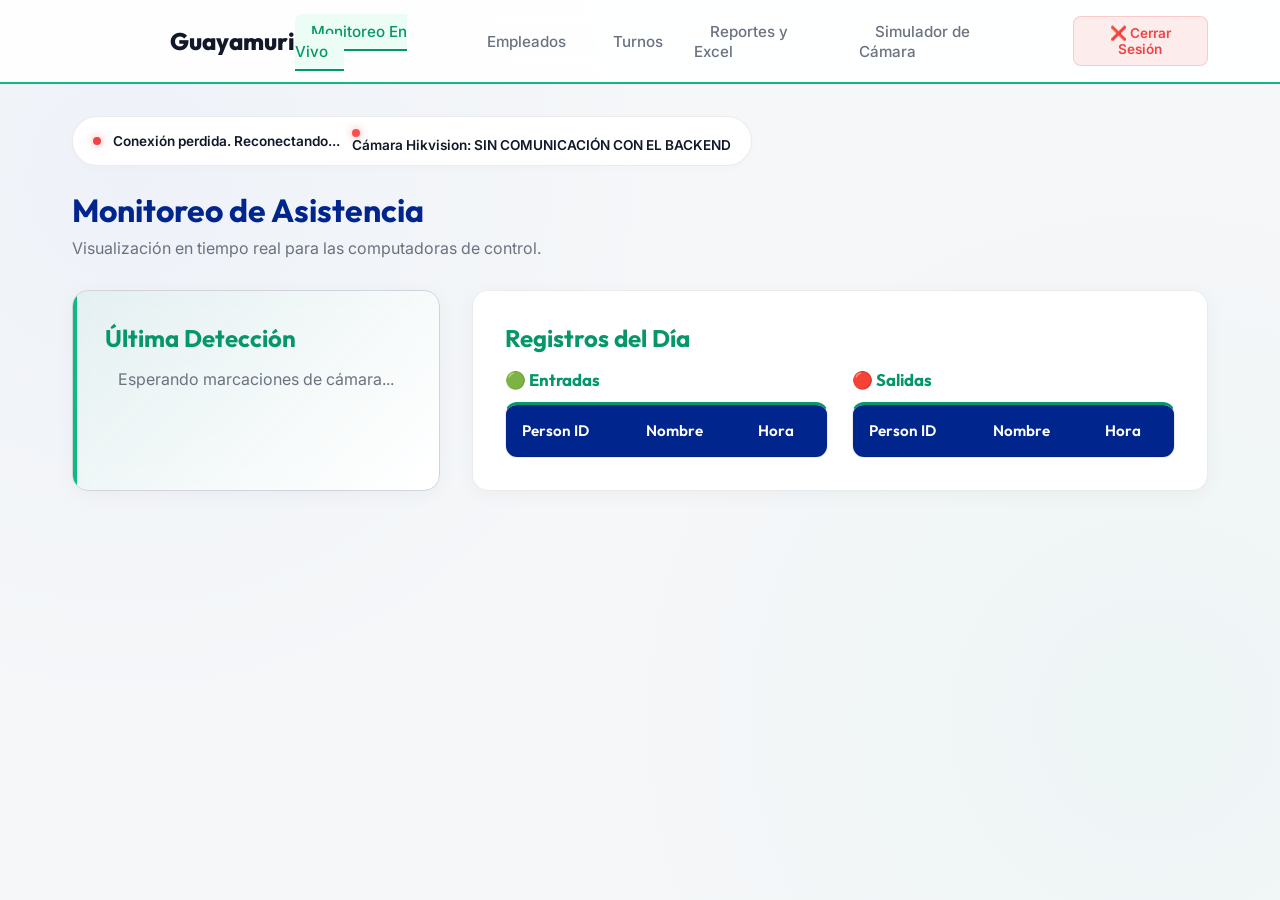
==== commit f83e4124: "login" ====
--- a/frontend/index.html
+++ b/frontend/index.html
@@ -21,6 +21,11 @@
                     <li><a href="turnos.html">Turnos</a></li>
                     <li><a href="reports.html">Reportes y Excel</a></li>
                     <li><a href="simulador.html">Simulador de Cámara</a></li>
+                    <li>
+                        <button class="logout-btn" onclick="cerrarSesion()">
+                            <span>❌ Cerrar Sesión</span>
+                        </button>
+                    </li>
                 </ul>
             </nav>
         </div>
@@ -174,6 +179,18 @@
             if (nSalidas === 0) salidaTbody.innerHTML = emptyRow("Sin salidas hoy.");
         }
 
+        // Función para Cerrar Sesión de forma segura
+    function cerrarSesion() {
+        // Eliminamos los datos guardados en el login.html
+        localStorage.removeItem("token");
+        localStorage.removeItem("username");
+        localStorage.removeItem("name");
+        localStorage.removeItem("role");
+        
+        // Redirección inmediata al login
+        window.location.href = "login.html";
+    }
+
         // Cargar registros existentes al inicio
         async function fetchRecentAttendance() {
             try {
--- a/frontend/css/style.css
+++ b/frontend/css/style.css
@@ -694,6 +694,39 @@
     /* Valor en AZUL */
 }
 
+.logout-btn {
+        background: rgba(239, 68, 68, 0.1); /* Fondo rojo muy suave y transparente */
+        color: #ef4444; /* Texto e icono rojo */
+        border: 1px solid rgba(239, 68, 68, 0.2);
+        padding: 0.5rem 0.9rem;
+        font-family: inherit;
+        font-size: 0.85rem;
+        font-weight: 600;
+        border-radius: 8px;
+        cursor: pointer;
+        transition: all 0.2s ease;
+        display: flex;
+        align-items: center;
+        gap: 5px;
+        margin-left: 15px; /* Separación prudente del último enlace */
+    }
+
+    .logout-btn:hover {
+        background: #ef4444; /* Fondo rojo sólido al pasar el mouse */
+        color: #ffffff; /* Texto blanco al pasar el mouse */
+        box-shadow: 0 4px 12px rgba(239, 68, 68, 0.2);
+        transform: translateY(-1px);
+    }
+
+    .logout-btn:active {
+        transform: translateY(0);
+    }
+    
+    /* Pequeño ajuste para centrar verticalmente el botón con los links */
+    header nav ul {
+        align-items: center;
+    }
+
 .stat-card .stat-label {
     font-size: 0.8rem;
     color: var(--text-muted);
@@ -792,4 +825,134 @@
     background-color: #ced4da;
     color: #6c757d;
     cursor: not-allowed;
-}+}
+
+/* 1. Contenedor de la marca: Alineación geométrica flexible */
+        header .nav-container .logo {
+            display: flex;
+            align-items: center;
+            gap: 12px; /* Distancia perfecta entre el logo y el texto */
+            background: transparent;
+            padding: 2px 0;
+            user-select: none;
+        }
+
+        /* 2. El Escudo/Logo: Compacto, nítido y con relieve */
+        .header-brand-logo {
+            height: 42px; /* Altura ideal: llamativa pero discreta, no altera el alto del header */
+            width: auto;
+            object-fit: contain;
+            /* Filtro de sombra avanzada para que resalte sobre el fondo del header */
+            filter: drop-shadow(0px 2px 5px rgba(0, 0, 0, 0.25)); 
+            transition: transform 0.4s cubic-bezier(0.4, 0, 0.2, 1);
+        }
+
+        /* 3. Texto de Identidad: Tipografía ejecutiva moderna */
+        .brand-text {
+            font-size: 1.15rem;
+            font-weight: 600;
+            color: #ffffff;
+            letter-spacing: 0.5px;
+            font-family: 'Segoe UI', Tahoma, Geneva, Verdana, sans-serif;
+        }
+
+        .brand-text span {
+            color: #38bdf8; /* Azul celeste tecnológico/premium para resaltar 'Guayamuri' */
+            font-weight: 700;
+        }
+
+        /* 4. Efecto Interactiva al pasar el cursor (Micro-animación) */
+        header .nav-container .logo:hover .header-brand-logo {
+            transform: scale(1.08) rotate(-2deg); /* Micro-escala y leve inclinación sofisticada */
+        }
+
+        /* 5. Asegurar consistencia en el alineamiento del menú */
+        header .nav-container {
+            display: flex;
+            justify-content: space-between;
+            align-items: center;
+            width: 100%;
+        }
+
+        header nav ul {
+            display: flex;
+            align-items: center;
+            list-style: none;
+            margin: 0;
+            padding: 0;
+            gap: 15px;
+        }
+
+        header .nav-container .logo {
+            display: flex;
+            align-items: center;
+            gap: 12px;
+            background: transparent;
+            padding: 2px 0;
+            user-select: none;
+        }
+
+        .header-brand-logo {
+            height: 42px;
+            width: auto;
+            object-fit: contain;
+            filter: drop-shadow(0px 2px 5px rgba(0, 0, 0, 0.25)); 
+            transition: transform 0.4s cubic-bezier(0.4, 0, 0.2, 1);
+        }
+
+        .brand-text {
+            font-size: 1.15rem;
+            font-weight: 600;
+            color: #ffffff;
+            letter-spacing: 0.5px;
+            font-family: 'Segoe UI', Tahoma, Geneva, Verdana, sans-serif;
+        }
+
+        .brand-text span {
+            color: #38bdf8;
+            font-weight: 700;
+        }
+
+        header .nav-container .logo:hover .header-brand-logo {
+            transform: scale(1.08) rotate(-2deg);
+        }
+
+        /* =========================================================
+             ESTILOS DE LA GESTIÓN DE EMPLEADOS
+        ========================================================== --> */
+        .emp-photo {
+            width: 44px;
+            height: 44px;
+            border-radius: 50%;
+            object-fit: cover;
+            border: 2px solid var(--border);
+            background: rgba(0, 0, 0, 0.2);
+        }
+
+        .emp-photo-placeholder {
+            width: 44px;
+            height: 44px;
+            border-radius: 50%;
+            display: flex;
+            align-items: center;
+            justify-content: center;
+            background: rgba(76, 175, 80, 0.1);
+            border: 2px dashed var(--primary);
+            color: var(--primary);
+            font-size: 1.2rem;
+        }
+
+        .photo-preview {
+            width: 90px;
+            height: 90px;
+            border-radius: 12px;
+            object-fit: cover;
+            border: 1px solid var(--border);
+            margin-top: 0.5rem;
+        }
+
+        .row-actions {
+            display: flex;
+            gap: 0.4rem;
+            flex-wrap: wrap;
+        }
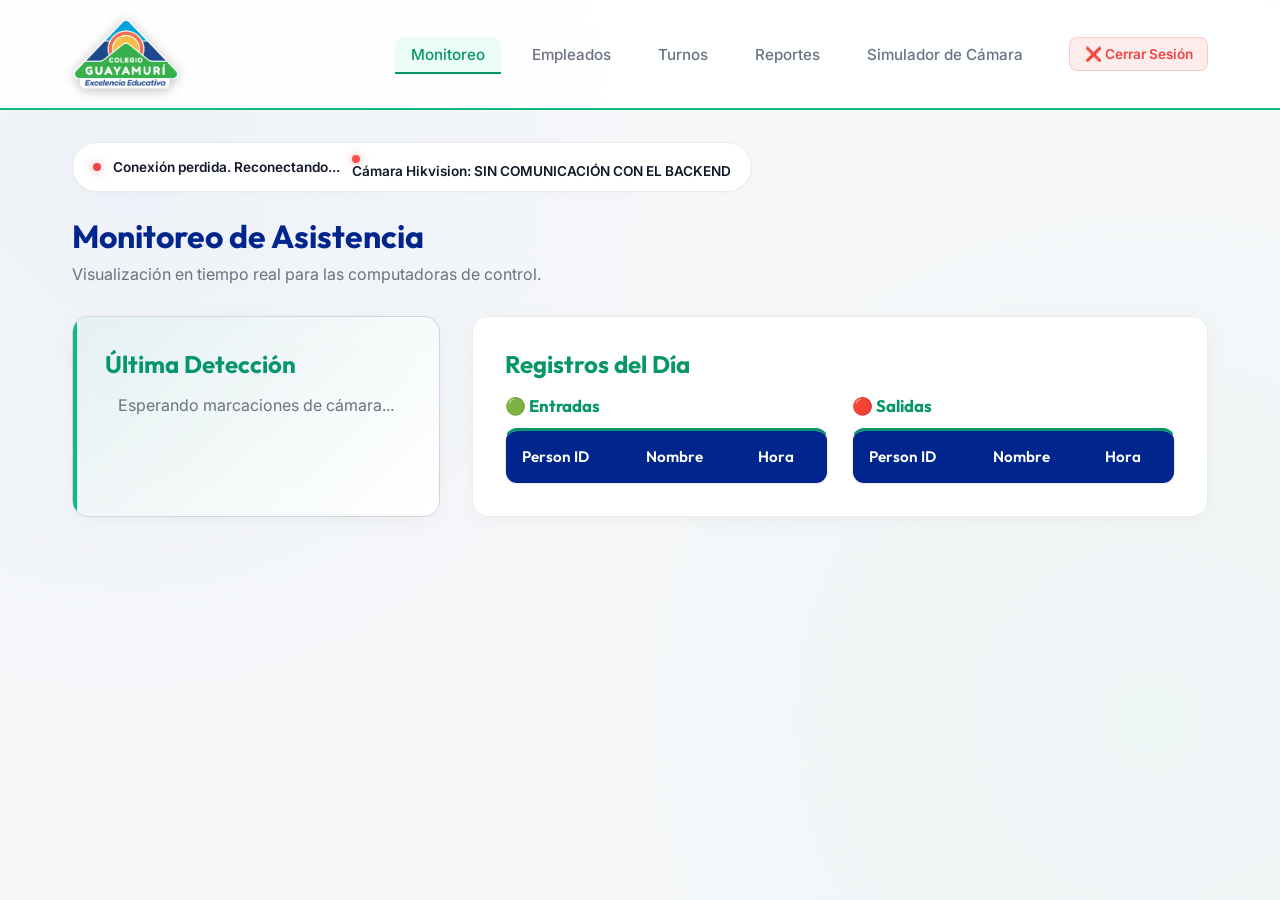
==== commit 9df9f110: "logo y ajuste de nombre de secciones" ====
--- a/frontend/index.html
+++ b/frontend/index.html
@@ -6,20 +6,24 @@
     <meta name="viewport" content="width=device-width, initial-scale=1.0">
     <title>Monitoreo en Tiempo Real - Colegio Guayamuri</title>
     <link rel="stylesheet" href="css/style.css">
+
 </head>
 
 <body>
     <header>
         <div class="nav-container">
             <div class="logo">
-                Colegio <span>Guayamuri</span>
+                <a href="index.html" class="brand-logo-link" aria-label="Colegio Guayamuri - Inicio">
+                    <img src="../imagenes/logo_guayamuri.png" alt="Logo Colegio Guayamuri" class="brand-logo-img">
+
+                </a>
             </div>
             <nav>
                 <ul>
-                    <li><a href="index.html" class="active">Monitoreo En Vivo</a></li>
+                    <li><a href="index.html" class="active">Monitoreo</a></li>
                     <li><a href="empleados.html">Empleados</a></li>
                     <li><a href="turnos.html">Turnos</a></li>
-                    <li><a href="reports.html">Reportes y Excel</a></li>
+                    <li><a href="reports.html">Reportes</a></li>
                     <li><a href="simulador.html">Simulador de Cámara</a></li>
                     <li>
                         <button class="logout-btn" onclick="cerrarSesion()">
--- a/frontend/css/style.css
+++ b/frontend/css/style.css
@@ -955,4 +955,71 @@
             display: flex;
             gap: 0.4rem;
             flex-wrap: wrap;
-        }+        }
+
+            /* === Branding del logo en el header (no afecta el resto del layout) === */
+    .nav-container .logo {
+        display: flex;
+        align-items: center;
+        gap: 0.75rem;
+        background: transparent;
+        padding: 0;
+        margin-right: 1.75rem;
+    }
+ 
+    .brand-logo-link {
+        display: flex;
+        align-items: center;
+        gap: 0.7rem;
+        text-decoration: none;
+        background: transparent;
+    }
+ 
+    .brand-logo-img {
+        height: 72px;
+        width: auto;
+        display: block;
+        background: transparent;
+        filter: drop-shadow(0 2px 6px rgba(0, 0, 0, 0.25));
+        transition: transform 0.35s cubic-bezier(0.34, 1.56, 0.64, 1), filter 0.35s ease;
+    }
+ 
+    .brand-logo-link:hover .brand-logo-img {
+        transform: scale(1.08) rotate(-2deg);
+        filter: drop-shadow(0 4px 10px rgba(0, 0, 0, 0.35));
+    }
+ 
+    .brand-text {
+        display: flex;
+        flex-direction: column;
+        line-height: 1.05;
+        font-family: inherit;
+    }
+ 
+    .brand-text .brand-title {
+        font-weight: 800;
+        font-size: 1.05rem;
+        letter-spacing: 0.02em;
+        background: linear-gradient(90deg, #2fa84f, #f5a623 60%, #e8632c);
+        -webkit-background-clip: text;
+        background-clip: text;
+        color: transparent;
+    }
+ 
+    .brand-text .brand-subtitle {
+        font-size: 0.68rem;
+        font-weight: 600;
+        letter-spacing: 0.14em;
+        text-transform: uppercase;
+        color: #9fb3c8;
+    }
+ 
+    @media (max-width: 640px) {
+        .brand-logo-img {
+            height: 40px;
+        }
+ 
+        .brand-text .brand-subtitle {
+            display: none;
+        }
+    }
